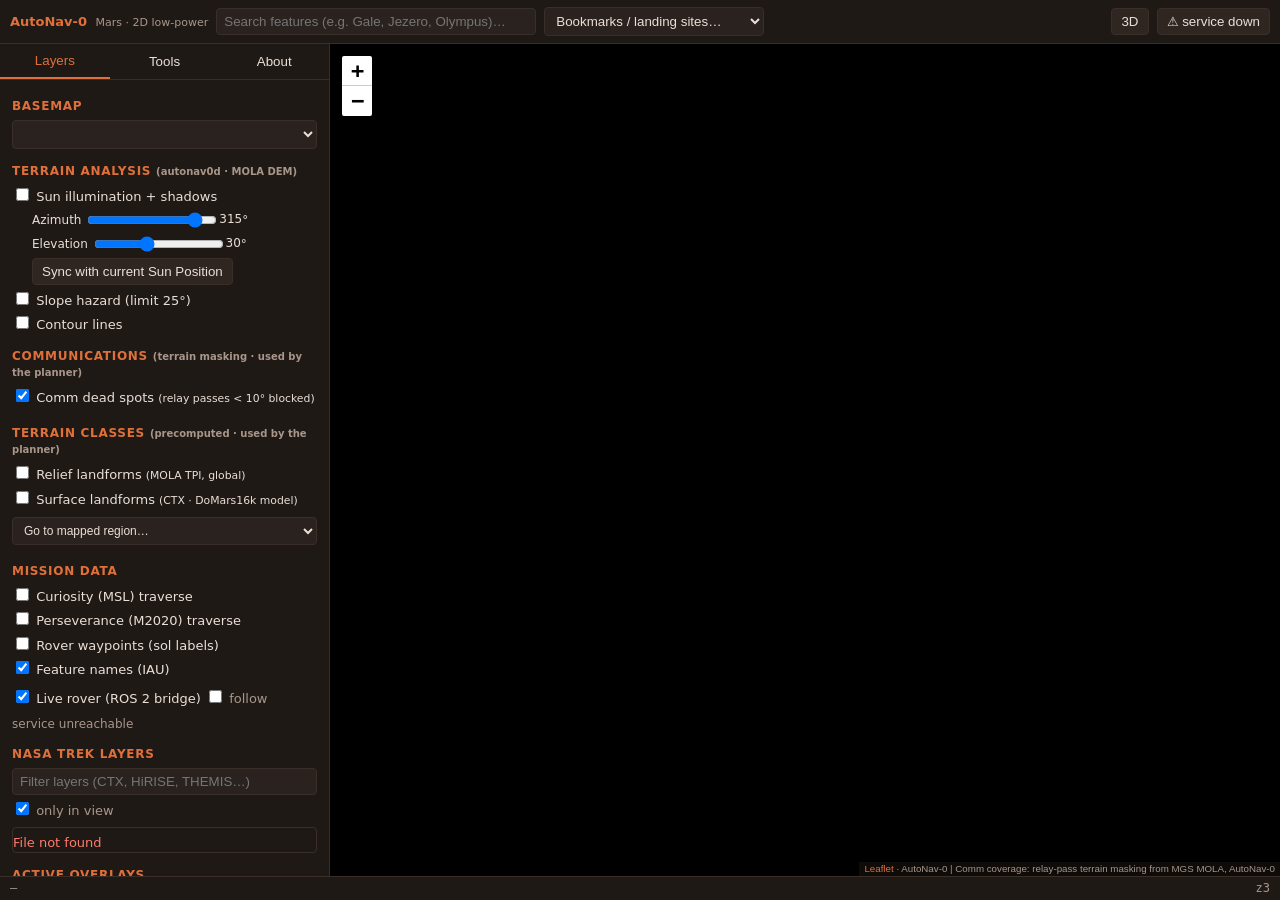
==== web/index.html @ 2b7ce990 "Add Leaflet 2D web client with Trek layer browser and route comparison Co-authored-by: Copilot <2235" ====
<!doctype html>
<!-- AI-assisted: written with the help of an AI coding assistant (GitHub Copilot); reviewed by the AutoNav-0 author. -->
<html lang="en">
<head>
<meta charset="utf-8">
<meta name="viewport" content="width=device-width, initial-scale=1">
<title>AutoNav-0 · Mars Map (2D)</title>
<link rel="stylesheet" href="vendor/leaflet/leaflet.css">
<link rel="stylesheet" href="style.css">
</head>
<body>
<header>
  <div class="brand">AutoNav-0 <span>Mars · 2D low-power</span></div>
  <input id="search" type="search" placeholder="Search features (e.g. Gale, Jezero, Olympus)…" autocomplete="off">
  <div id="search-results"></div>
  <select id="bookmarks"><option value="">Bookmarks / landing sites…</option></select>
  <div id="marstime" title="Mars time at map centre (Mars24 algorithm)"></div>
  <a id="rerun-link" class="hdr-link" target="_blank" rel="noopener" hidden title="Rerun viewer: Navcam stereo, point clouds, VSLAM">Rerun ↗</a>
  <button id="btn3d" title="Toggle 3D terrain view of the current map extent">3D</button>
  <button id="netmode" title="Toggle orbiter uplink (online tile fill)">…</button>
</header>

<aside id="panel">
  <nav class="tabs">
    <button data-tab="layers" class="active">Layers</button>
    <button data-tab="tools">Tools</button>
    <button data-tab="about">About</button>
  </nav>

  <section id="tab-layers" class="tab active">
    <h3>Basemap</h3>
    <select id="basemap"></select>
    <h3>Terrain analysis <small>(autonav0d · MOLA DEM)</small></h3>
    <label><input type="checkbox" id="ov-hillshade"> Sun illumination + shadows</label>
    <div class="sub" id="sun-controls">
      <label>Azimuth <input type="range" id="sun-az" min="0" max="359" value="315"><span id="sun-az-v"></span>°</label>
      <label>Elevation <input type="range" id="sun-el" min="-10" max="90" value="30"><span id="sun-el-v"></span>°</label>
      <button id="sun-now">Sync with current Sun Position</button>
    </div>
    <label><input type="checkbox" id="ov-slope"> Slope hazard (limit <span class="slopev">25</span>°)</label>
    <label><input type="checkbox" id="ov-contours"> Contour lines</label>
    <h3>Communications <small>(terrain masking · used by the planner)</small></h3>
    <label><input type="checkbox" id="ov-comms" checked> Comm dead spots <small>(relay passes &lt; 10° blocked)</small></label>
    <div class="sub legend" id="legend-comms"></div>
    <h3>Terrain classes <small>(precomputed · used by the planner)</small></h3>
    <label><input type="checkbox" id="ov-relief"> Relief landforms <small>(MOLA TPI, global)</small></label>
    <div class="sub legend" id="legend-relief" hidden></div>
    <label><input type="checkbox" id="ov-terrain"> Surface landforms <small>(CTX · DoMars16k model)</small></label>
    <select id="terrain-region" class="sub"><option value="">Go to mapped region…</option></select>
    <div class="sub" id="terrain-sub" hidden>
      <div class="legend" id="legend-terrain"></div>
      <div class="hint" id="terrain-note"></div>
    </div>
    <h3>Mission data</h3>
    <label><input type="checkbox" id="ov-msl"> Curiosity (MSL) traverse</label>
    <label><input type="checkbox" id="ov-m20"> Perseverance (M2020) traverse</label>
    <label><input type="checkbox" id="ov-wp"> Rover waypoints (sol labels)</label>
    <label><input type="checkbox" id="ov-names" checked> Feature names (IAU)</label>
    <label><input type="checkbox" id="ov-rover" checked> Live rover (ROS 2 bridge)
      <label class="inline"><input type="checkbox" id="rover-follow"> follow</label></label>
    <div class="sub hint" id="rover-info">no rover connected</div>
    <h3>NASA Trek layers <small id="layer-count"></small></h3>
    <input id="layer-filter" type="search" placeholder="Filter layers (CTX, HiRISE, THEMIS…)">
    <label class="inline"><input type="checkbox" id="layer-inview" checked> only in view</label>
    <div id="layer-list"></div>
    <h3>Active overlays</h3>
    <div id="active-list"><em>none</em></div>
  </section>

  <section id="tab-tools" class="tab">
    <h3>Route planner (A*)</h3>
    <p class="hint">Click <b>Set start</b> / <b>Set goal</b>, then click the map.</p>
    <div class="row">
      <button id="pick-start">Set start</button>
      <button id="pick-goal">Set goal</button>
      <button id="route-clear">Clear</button>
    </div>
    <label>Primary profile
      <select id="route-profile">
        <option value="safe">Safe rover — slope + sand-trap penalties</option>
        <option value="wear">Wheel saver — least wheel wear (may be longer)</option>
        <option value="eva">Astronaut EVA — least walking time</option>
        <option value="shortest">Shortest — ≤45° physical limit</option>
      </select>
    </label>
    <label><input type="checkbox" id="route-compare" checked> Compare with the other profiles</label>
    <label>Avoid comm dead spots <select id="comm-weight"><option value="0">off</option><option value="1" selected>normal</option><option value="3">strong</option></select></label>
    <label>Alternative routes <select id="route-alts"><option>0</option><option selected>1</option><option>2</option><option>3</option></select></label>
    <label>Max slope <input type="range" id="max-slope" min="5" max="45" value="25"> <span class="slopev">25</span>°</label>
    <label>Odometry drift <input type="number" id="drift" value="2" min="0" max="20" step="0.5">% ·
      re-localise at σ&gt;<input type="number" id="reloc" value="50" min="5" max="1000" step="5"> m</label>
    <button id="route-go" class="primary">Plan &amp; compare routes</button>
    <div id="route-cards"></div>
    <div id="route-out"></div>

    <h3>Elevation profile / measure</h3>
    <p class="hint">Click <b>Draw</b>, click points on the map, double-click to finish.</p>
    <div class="row"><button id="prof-draw">Draw</button><button id="prof-clear">Clear</button></div>
    <div id="prof-out"></div>
    <canvas id="chart" width="300" height="140"></canvas>
  </section>

  <section id="tab-about" class="tab">
    <p><b>AutoNav-0</b> is an offline-first, open-source 2D Mars map and route planner. A headless
      C++ service (<code>autonav0d</code>) serves cached NASA Trek tiles, MOLA elevation, risk-aware A*
      routes and Mars24 solar geometry to this lightweight client.</p>
    <p>Data: NASA Solar System Treks (JPL/Caltech), NASA PDS (MGS MOLA MEGDR), USGS/IAU Gazetteer of
      Planetary Nomenclature, NASA/JPL MMGIS rover traverses, NASA GISS Mars24 algorithm.
      See <code>CITATIONS.md</code>.</p>
    <p class="warn">Route estimates use ~463 m MOLA data and are planning aids only — they cannot
      see rocks, ventifacts or sand ripples below orbital resolution.</p>
    <div id="health"></div>
  </section>
</aside>

<main id="map"></main>
<section id="view3d" hidden>
  <div id="v3-hud">
    <b>3D terrain</b> <span id="v3-status"></span><br>
    <label class="inline">Vertical ×<input type="range" id="v3-exag" min="1" max="10" value="3"><span id="v3-exag-v">3</span></label>
    <label class="inline">Mesh <select id="v3-res"><option>128</option><option selected>256</option><option>384</option><option>512</option></select></label>
    <button id="v3-reload" title="Rebuild from the current 2D extent and layers">↻ Rebuild</button>
    <button id="v3-fly" disabled>▶ Fly along route</button>
    <div class="hint">Drag rotate · right-drag pan · wheel zoom · double-click a route to select · sun = Layers tab sliders</div>
  </div>
</section>
<footer id="status"><span id="cursor">—</span><span id="zoomv"></span></footer>

<script src="vendor/leaflet/leaflet.js"></script>
<script src="app.js"></script>
<script type="importmap">
{ "imports": { "three": "./vendor/three/three.module.min.js", "three/addons/": "./vendor/three/addons/" } }
</script>
<script type="module" src="view3d.js"></script>
</body>
</html>
---- web/vendor/leaflet/leaflet.css ----
/* required styles */

.leaflet-pane,
.leaflet-tile,
.leaflet-marker-icon,
.leaflet-marker-shadow,
.leaflet-tile-container,
.leaflet-pane > svg,
.leaflet-pane > canvas,
.leaflet-zoom-box,
.leaflet-image-layer,
.leaflet-layer {
	position: absolute;
	left: 0;
	top: 0;
	}
.leaflet-container {
	overflow: hidden;
	}
.leaflet-tile,
.leaflet-marker-icon,
.leaflet-marker-shadow {
	-webkit-user-select: none;
	   -moz-user-select: none;
	        user-select: none;
	  -webkit-user-drag: none;
	}
/* Prevents IE11 from highlighting tiles in blue */
.leaflet-tile::selection {
	background: transparent;
}
/* Safari renders non-retina tile on retina better with this, but Chrome is worse */
.leaflet-safari .leaflet-tile {
	image-rendering: -webkit-optimize-contrast;
	}
/* hack that prevents hw layers "stretching" when loading new tiles */
.leaflet-safari .leaflet-tile-container {
	width: 1600px;
	height: 1600px;
	-webkit-transform-origin: 0 0;
	}
.leaflet-marker-icon,
.leaflet-marker-shadow {
	display: block;
	}
/* .leaflet-container svg: reset svg max-width decleration shipped in Joomla! (joomla.org) 3.x */
/* .leaflet-container img: map is broken in FF if you have max-width: 100% on tiles */
.leaflet-container .leaflet-overlay-pane svg {
	max-width: none !important;
	max-height: none !important;
	}
.leaflet-container .leaflet-marker-pane img,
.leaflet-container .leaflet-shadow-pane img,
.leaflet-container .leaflet-tile-pane img,
.leaflet-container img.leaflet-image-layer,
.leaflet-container .leaflet-tile {
	max-width: none !important;
	max-height: none !important;
	width: auto;
	padding: 0;
	}

.leaflet-container img.leaflet-tile {
	/* See: https://bugs.chromium.org/p/chromium/issues/detail?id=600120 */
	mix-blend-mode: plus-lighter;
}

.leaflet-container.leaflet-touch-zoom {
	-ms-touch-action: pan-x pan-y;
	touch-action: pan-x pan-y;
	}
.leaflet-container.leaflet-touch-drag {
	-ms-touch-action: pinch-zoom;
	/* Fallback for FF which doesn't support pinch-zoom */
	touch-action: none;
	touch-action: pinch-zoom;
}
.leaflet-container.leaflet-touch-drag.leaflet-touch-zoom {
	-ms-touch-action: none;
	touch-action: none;
}
.leaflet-container {
	-webkit-tap-highlight-color: transparent;
}
.leaflet-container a {
	-webkit-tap-highlight-color: rgba(51, 181, 229, 0.4);
}
.leaflet-tile {
	filter: inherit;
	visibility: hidden;
	}
.leaflet-tile-loaded {
	visibility: inherit;
	}
.leaflet-zoom-box {
	width: 0;
	height: 0;
	-moz-box-sizing: border-box;
	     box-sizing: border-box;
	z-index: 800;
	}
/* workaround for https://bugzilla.mozilla.org/show_bug.cgi?id=888319 */
.leaflet-overlay-pane svg {
	-moz-user-select: none;
	}

.leaflet-pane         { z-index: 400; }

.leaflet-tile-pane    { z-index: 200; }
.leaflet-overlay-pane { z-index: 400; }
.leaflet-shadow-pane  { z-index: 500; }
.leaflet-marker-pane  { z-index: 600; }
.leaflet-tooltip-pane   { z-index: 650; }
.leaflet-popup-pane   { z-index: 700; }

.leaflet-map-pane canvas { z-index: 100; }
.leaflet-map-pane svg    { z-index: 200; }

.leaflet-vml-shape {
	width: 1px;
	height: 1px;
	}
.lvml {
	behavior: url(#default#VML);
	display: inline-block;
	position: absolute;
	}


/* control positioning */

.leaflet-control {
	position: relative;
	z-index: 800;
	pointer-events: visiblePainted; /* IE 9-10 doesn't have auto */
	pointer-events: auto;
	}
.leaflet-top,
.leaflet-bottom {
	position: absolute;
	z-index: 1000;
	pointer-events: none;
	}
.leaflet-top {
	top: 0;
	}
.leaflet-right {
	right: 0;
	}
.leaflet-bottom {
	bottom: 0;
	}
.leaflet-left {
	left: 0;
	}
.leaflet-control {
	float: left;
	clear: both;
	}
.leaflet-right .leaflet-control {
	float: right;
	}
.leaflet-top .leaflet-control {
	margin-top: 10px;
	}
.leaflet-bottom .leaflet-control {
	margin-bottom: 10px;
	}
.leaflet-left .leaflet-control {
	margin-left: 10px;
	}
.leaflet-right .leaflet-control {
	margin-right: 10px;
	}


/* zoom and fade animations */

.leaflet-fade-anim .leaflet-popup {
	opacity: 0;
	-webkit-transition: opacity 0.2s linear;
	   -moz-transition: opacity 0.2s linear;
	        transition: opacity 0.2s linear;
	}
.leaflet-fade-anim .leaflet-map-pane .leaflet-popup {
	opacity: 1;
	}
.leaflet-zoom-animated {
	-webkit-transform-origin: 0 0;
	    -ms-transform-origin: 0 0;
	        transform-origin: 0 0;
	}
svg.leaflet-zoom-animated {
	will-change: transform;
}

.leaflet-zoom-anim .leaflet-zoom-animated {
	-webkit-transition: -webkit-transform 0.25s cubic-bezier(0,0,0.25,1);
	   -moz-transition:    -moz-transform 0.25s cubic-bezier(0,0,0.25,1);
	        transition:         transform 0.25s cubic-bezier(0,0,0.25,1);
	}
.leaflet-zoom-anim .leaflet-tile,
.leaflet-pan-anim .leaflet-tile {
	-webkit-transition: none;
	   -moz-transition: none;
	        transition: none;
	}

.leaflet-zoom-anim .leaflet-zoom-hide {
	visibility: hidden;
	}


/* cursors */

.leaflet-interactive {
	cursor: pointer;
	}
.leaflet-grab {
	cursor: -webkit-grab;
	cursor:    -moz-grab;
	cursor:         grab;
	}
.leaflet-crosshair,
.leaflet-crosshair .leaflet-interactive {
	cursor: crosshair;
	}
.leaflet-popup-pane,
.leaflet-control {
	cursor: auto;
	}
.leaflet-dragging .leaflet-grab,
.leaflet-dragging .leaflet-grab .leaflet-interactive,
.leaflet-dragging .leaflet-marker-draggable {
	cursor: move;
	cursor: -webkit-grabbing;
	cursor:    -moz-grabbing;
	cursor:         grabbing;
	}

/* marker & overlays interactivity */
.leaflet-marker-icon,
.leaflet-marker-shadow,
.leaflet-image-layer,
.leaflet-pane > svg path,
.leaflet-tile-container {
	pointer-events: none;
	}

.leaflet-marker-icon.leaflet-interactive,
.leaflet-image-layer.leaflet-interactive,
.leaflet-pane > svg path.leaflet-interactive,
svg.leaflet-image-layer.leaflet-interactive path {
	pointer-events: visiblePainted; /* IE 9-10 doesn't have auto */
	pointer-events: auto;
	}

/* visual tweaks */

.leaflet-container {
	background: #ddd;
	outline-offset: 1px;
	}
.leaflet-container a {
	color: #0078A8;
	}
.leaflet-zoom-box {
	border: 2px dotted #38f;
	background: rgba(255,255,255,0.5);
	}


/* general typography */
.leaflet-container {
	font-family: "Helvetica Neue", Arial, Helvetica, sans-serif;
	font-size: 12px;
	font-size: 0.75rem;
	line-height: 1.5;
	}


/* general toolbar styles */

.leaflet-bar {
	box-shadow: 0 1px 5px rgba(0,0,0,0.65);
	border-radius: 4px;
	}
.leaflet-bar a {
	background-color: #fff;
	border-bottom: 1px solid #ccc;
	width: 26px;
	height: 26px;
	line-height: 26px;
	display: block;
	text-align: center;
	text-decoration: none;
	color: black;
	}
.leaflet-bar a,
.leaflet-control-layers-toggle {
	background-position: 50% 50%;
	background-repeat: no-repeat;
	display: block;
	}
.leaflet-bar a:hover,
.leaflet-bar a:focus {
	background-color: #f4f4f4;
	}
.leaflet-bar a:first-child {
	border-top-left-radius: 4px;
	border-top-right-radius: 4px;
	}
.leaflet-bar a:last-child {
	border-bottom-left-radius: 4px;
	border-bottom-right-radius: 4px;
	border-bottom: none;
	}
.leaflet-bar a.leaflet-disabled {
	cursor: default;
	background-color: #f4f4f4;
	color: #bbb;
	}

.leaflet-touch .leaflet-bar a {
	width: 30px;
	height: 30px;
	line-height: 30px;
	}
.leaflet-touch .leaflet-bar a:first-child {
	border-top-left-radius: 2px;
	border-top-right-radius: 2px;
	}
.leaflet-touch .leaflet-bar a:last-child {
	border-bottom-left-radius: 2px;
	border-bottom-right-radius: 2px;
	}

/* zoom control */

.leaflet-control-zoom-in,
.leaflet-control-zoom-out {
	font: bold 18px 'Lucida Console', Monaco, monospace;
	text-indent: 1px;
	}

.leaflet-touch .leaflet-control-zoom-in, .leaflet-touch .leaflet-control-zoom-out  {
	font-size: 22px;
	}


/* layers control */

.leaflet-control-layers {
	box-shadow: 0 1px 5px rgba(0,0,0,0.4);
	background: #fff;
	border-radius: 5px;
	}
.leaflet-control-layers-toggle {
	background-image: url(images/layers.png);
	width: 36px;
	height: 36px;
	}
.leaflet-retina .leaflet-control-layers-toggle {
	background-image: url(images/layers-2x.png);
	background-size: 26px 26px;
	}
.leaflet-touch .leaflet-control-layers-toggle {
	width: 44px;
	height: 44px;
	}
.leaflet-control-layers .leaflet-control-layers-list,
.leaflet-control-layers-expanded .leaflet-control-layers-toggle {
	display: none;
	}
.leaflet-control-layers-expanded .leaflet-control-layers-list {
	display: block;
	position: relative;
	}
.leaflet-control-layers-expanded {
	padding: 6px 10px 6px 6px;
	color: #333;
	background: #fff;
	}
.leaflet-control-layers-scrollbar {
	overflow-y: scroll;
	overflow-x: hidden;
	padding-right: 5px;
	}
.leaflet-control-layers-selector {
	margin-top: 2px;
	position: relative;
	top: 1px;
	}
.leaflet-control-layers label {
	display: block;
	font-size: 13px;
	font-size: 1.08333em;
	}
.leaflet-control-layers-separator {
	height: 0;
	border-top: 1px solid #ddd;
	margin: 5px -10px 5px -6px;
	}

/* Default icon URLs */
.leaflet-default-icon-path { /* used only in path-guessing heuristic, see L.Icon.Default */
	background-image: url(images/marker-icon.png);
	}


/* attribution and scale controls */

.leaflet-container .leaflet-control-attribution {
	background: #fff;
	background: rgba(255, 255, 255, 0.8);
	margin: 0;
	}
.leaflet-control-attribution,
.leaflet-control-scale-line {
	padding: 0 5px;
	color: #333;
	line-height: 1.4;
	}
.leaflet-control-attribution a {
	text-decoration: none;
	}
.leaflet-control-attribution a:hover,
.leaflet-control-attribution a:focus {
	text-decoration: underline;
	}
.leaflet-attribution-flag {
	display: inline !important;
	vertical-align: baseline !important;
	width: 1em;
	height: 0.6669em;
	}
.leaflet-left .leaflet-control-scale {
	margin-left: 5px;
	}
.leaflet-bottom .leaflet-control-scale {
	margin-bottom: 5px;
	}
.leaflet-control-scale-line {
	border: 2px solid #777;
	border-top: none;
	line-height: 1.1;
	padding: 2px 5px 1px;
	white-space: nowrap;
	-moz-box-sizing: border-box;
	     box-sizing: border-box;
	background: rgba(255, 255, 255, 0.8);
	text-shadow: 1px 1px #fff;
	}
.leaflet-control-scale-line:not(:first-child) {
	border-top: 2px solid #777;
	border-bottom: none;
	margin-top: -2px;
	}
.leaflet-control-scale-line:not(:first-child):not(:last-child) {
	border-bottom: 2px solid #777;
	}

.leaflet-touch .leaflet-control-attribution,
.leaflet-touch .leaflet-control-layers,
.leaflet-touch .leaflet-bar {
	box-shadow: none;
	}
.leaflet-touch .leaflet-control-layers,
.leaflet-touch .leaflet-bar {
	border: 2px solid rgba(0,0,0,0.2);
	background-clip: padding-box;
	}


/* popup */

.leaflet-popup {
	position: absolute;
	text-align: center;
	margin-bottom: 20px;
	}
.leaflet-popup-content-wrapper {
	padding: 1px;
	text-align: left;
	border-radius: 12px;
	}
.leaflet-popup-content {
	margin: 13px 24px 13px 20px;
	line-height: 1.3;
	font-size: 13px;
	font-size: 1.08333em;
	min-height: 1px;
	}
.leaflet-popup-content p {
	margin: 17px 0;
	margin: 1.3em 0;
	}
.leaflet-popup-tip-container {
	width: 40px;
	height: 20px;
	position: absolute;
	left: 50%;
	margin-top: -1px;
	margin-left: -20px;
	overflow: hidden;
	pointer-events: none;
	}
.leaflet-popup-tip {
	width: 17px;
	height: 17px;
	padding: 1px;

	margin: -10px auto 0;
	pointer-events: auto;

	-webkit-transform: rotate(45deg);
	   -moz-transform: rotate(45deg);
	    -ms-transform: rotate(45deg);
	        transform: rotate(45deg);
	}
.leaflet-popup-content-wrapper,
.leaflet-popup-tip {
	background: white;
	color: #333;
	box-shadow: 0 3px 14px rgba(0,0,0,0.4);
	}
.leaflet-container a.leaflet-popup-close-button {
	position: absolute;
	top: 0;
	right: 0;
	border: none;
	text-align: center;
	width: 24px;
	height: 24px;
	font: 16px/24px Tahoma, Verdana, sans-serif;
	color: #757575;
	text-decoration: none;
	background: transparent;
	}
.leaflet-container a.leaflet-popup-close-button:hover,
.leaflet-container a.leaflet-popup-close-button:focus {
	color: #585858;
	}
.leaflet-popup-scrolled {
	overflow: auto;
	}

.leaflet-oldie .leaflet-popup-content-wrapper {
	-ms-zoom: 1;
	}
.leaflet-oldie .leaflet-popup-tip {
	width: 24px;
	margin: 0 auto;

	-ms-filter: "progid:DXImageTransform.Microsoft.Matrix(M11=0.70710678, M12=0.70710678, M21=-0.70710678, M22=0.70710678)";
	filter: progid:DXImageTransform.Microsoft.Matrix(M11=0.70710678, M12=0.70710678, M21=-0.70710678, M22=0.70710678);
	}

.leaflet-oldie .leaflet-control-zoom,
.leaflet-oldie .leaflet-control-layers,
.leaflet-oldie .leaflet-popup-content-wrapper,
.leaflet-oldie .leaflet-popup-tip {
	border: 1px solid #999;
	}


/* div icon */

.leaflet-div-icon {
	background: #fff;
	border: 1px solid #666;
	}


/* Tooltip */
/* Base styles for the element that has a tooltip */
.leaflet-tooltip {
	position: absolute;
	padding: 6px;
	background-color: #fff;
	border: 1px solid #fff;
	border-radius: 3px;
	color: #222;
	white-space: nowrap;
	-webkit-user-select: none;
	-moz-user-select: none;
	-ms-user-select: none;
	user-select: none;
	pointer-events: none;
	box-shadow: 0 1px 3px rgba(0,0,0,0.4);
	}
.leaflet-tooltip.leaflet-interactive {
	cursor: pointer;
	pointer-events: auto;
	}
.leaflet-tooltip-top:before,
.leaflet-tooltip-bottom:before,
.leaflet-tooltip-left:before,
.leaflet-tooltip-right:before {
	position: absolute;
	pointer-events: none;
	border: 6px solid transparent;
	background: transparent;
	content: "";
	}

/* Directions */

.leaflet-tooltip-bottom {
	margin-top: 6px;
}
.leaflet-tooltip-top {
	margin-top: -6px;
}
.leaflet-tooltip-bottom:before,
.leaflet-tooltip-top:before {
	left: 50%;
	margin-left: -6px;
	}
.leaflet-tooltip-top:before {
	bottom: 0;
	margin-bottom: -12px;
	border-top-color: #fff;
	}
.leaflet-tooltip-bottom:before {
	top: 0;
	margin-top: -12px;
	margin-left: -6px;
	border-bottom-color: #fff;
	}
.leaflet-tooltip-left {
	margin-left: -6px;
}
.leaflet-tooltip-right {
	margin-left: 6px;
}
.leaflet-tooltip-left:before,
.leaflet-tooltip-right:before {
	top: 50%;
	margin-top: -6px;
	}
.leaflet-tooltip-left:before {
	right: 0;
	margin-right: -12px;
	border-left-color: #fff;
	}
.leaflet-tooltip-right:before {
	left: 0;
	margin-left: -12px;
	border-right-color: #fff;
	}

/* Printing */

@media print {
	/* Prevent printers from removing background-images of controls. */
	.leaflet-control {
		-webkit-print-color-adjust: exact;
		print-color-adjust: exact;
		}
	}
---- web/style.css ----
/* AI-assisted: written with the help of an AI coding assistant (GitHub Copilot); reviewed by the AutoNav-0 author. */
:root { --bg:#14100e; --panel:#1f1916; --fg:#eadfd6; --mut:#a8968a; --acc:#e0703a; --line:#3a2e28; }
* { box-sizing: border-box; }
html, body { margin:0; height:100%; background:var(--bg); color:var(--fg);
  font: 13px/1.35 system-ui, -apple-system, "Segoe UI", Roboto, sans-serif; }
header { position:fixed; top:0; left:0; right:0; height:44px; display:flex; gap:8px; align-items:center;
  padding:0 10px; background:var(--panel); border-bottom:1px solid var(--line); z-index:1000; }
.brand { font-weight:700; color:var(--acc); white-space:nowrap; }
.brand span { color:var(--mut); font-weight:400; font-size:11px; margin-left:4px; }
header input, header select, aside input[type=search], aside select { background:#2a221e; color:var(--fg);
  border:1px solid var(--line); border-radius:4px; padding:5px 7px; }
#search { width:320px; }
#search-results { position:absolute; top:40px; left:190px; width:320px; max-height:300px; overflow:auto;
  background:var(--panel); border:1px solid var(--line); display:none; z-index:1100; }
#search-results div { padding:5px 8px; cursor:pointer; }
#search-results div:hover { background:#3a2e28; }
#search-results small { color:var(--mut); }
#marstime { margin-left:auto; color:var(--mut); font-size:12px; white-space:nowrap; }
button { background:#2f2621; color:var(--fg); border:1px solid var(--line); border-radius:4px;
  padding:5px 9px; cursor:pointer; }
button:hover { border-color:var(--acc); }
button.primary { background:var(--acc); color:#1a0f08; font-weight:600; border:0; width:100%; margin-top:6px; }
button.armed { background:#5a3b22; border-color:var(--acc); }
#netmode.on { color:#7ddc7d; } #netmode.off { color:#e6a04d; }
aside { position:fixed; top:44px; bottom:24px; left:0; width:330px; overflow:auto; background:var(--panel);
  border-right:1px solid var(--line); z-index:900; }
.tabs { display:flex; position:sticky; top:0; background:var(--panel); z-index:2; border-bottom:1px solid var(--line); }
.tabs button { flex:1; border:0; border-radius:0; background:transparent; padding:9px; }
.tabs button.active { border-bottom:2px solid var(--acc); color:var(--acc); }
.tab { display:none; padding:4px 12px 16px; } .tab.active { display:block; }
h3 { font-size:12px; text-transform:uppercase; letter-spacing:.06em; color:var(--acc); margin:14px 0 6px; }
h3 small { text-transform:none; color:var(--mut); letter-spacing:0; }
label { display:block; margin:4px 0; } label.inline { display:inline-block; color:var(--mut); }
.sub { margin-left:20px; font-size:12px; } .sub input[type=range] { width:130px; vertical-align:middle; }
#basemap, #layer-filter, #route-profile { width:100%; }
input[type=number] { width:56px; background:#2a221e; color:var(--fg); border:1px solid var(--line); border-radius:3px; }
#layer-list { max-height:280px; overflow:auto; border:1px solid var(--line); border-radius:4px; margin-top:4px; }
.layer { padding:4px 6px; border-bottom:1px solid #2a221e; display:flex; gap:6px; align-items:flex-start; }
.layer:hover { background:#2a221e; } .layer .t { flex:1; } .layer small { color:var(--mut); display:block; }
.layer button { padding:1px 6px; font-size:11px; }
.cat { padding:3px 6px; background:#2a221e; color:var(--mut); font-size:11px; text-transform:uppercase; }
#active-list .layer input[type=range] { width:80px; }
.row { display:flex; gap:6px; margin:6px 0; } .row button { flex:1; }
.hint { color:var(--mut); font-size:12px; margin:4px 0; }
.warn { color:#e6a04d; }
table.tel { width:100%; border-collapse:collapse; margin-top:8px; font-size:12px; }
table.tel td { padding:2px 4px; border-bottom:1px solid #2a221e; } table.tel td:last-child { text-align:right; color:#fff; }
.err { color:#ff7b6b; margin-top:6px; }
#chart { width:100%; height:140px; background:#191411; border:1px solid var(--line); margin-top:8px; }
main#map { position:fixed; top:44px; bottom:24px; left:330px; right:0; background:#000; }
footer { position:fixed; bottom:0; left:0; right:0; height:24px; background:var(--panel); border-top:1px solid var(--line);
  display:flex; justify-content:space-between; padding:3px 10px; color:var(--mut); font-family:ui-monospace,monospace; font-size:12px; }
.leaflet-container { background:#000; }
.name-label { color:#ffe9c8; font-size:11px; text-shadow:0 0 3px #000, 0 0 2px #000; white-space:nowrap; }
.leaflet-popup-content-wrapper, .leaflet-popup-tip { background:var(--panel); color:var(--fg); }
.leaflet-control-attribution { background:rgba(20,16,14,.7)!important; color:var(--mut)!important; }
.leaflet-control-attribution a { color:var(--acc)!important; }
code { background:#2a221e; padding:0 3px; border-radius:3px; }
.rcard { border:1px solid var(--line); border-radius:6px; padding:6px 8px; margin:6px 0; cursor:pointer; background:#241d19; }
.rcard:hover { border-color:#6a5446; }
.rcard.sel { border-color:var(--acc); background:#2f241d; box-shadow:0 0 0 1px var(--acc) inset; }
.rhead { display:flex; align-items:center; gap:6px; }
.swatch { width:14px; height:5px; border-radius:2px; display:inline-block; }
.rmain { color:#fff; margin-top:2px; } .rsub { color:var(--mut); font-size:11px; }
.badge { display:inline-block; font-size:10px; background:#1e3a2a; color:#8fe3a8; border-radius:8px; padding:1px 6px; margin:3px 3px 0 0; }
td small { color:var(--mut); }
#view3d { position:fixed; top:44px; bottom:24px; left:330px; right:0; background:#1a0f0a; z-index:800; }
#view3d canvas { width:100%; height:100%; display:block; }
#v3-hud { position:absolute; top:8px; left:8px; right:8px; background:rgba(31,25,22,.85); border:1px solid var(--line);
  border-radius:6px; padding:6px 10px; font-size:12px; }
#v3-hud input[type=range] { width:90px; vertical-align:middle; }
#v3-hud select { background:#2a221e; color:var(--fg); border:1px solid var(--line); }
#v3-status { color:var(--mut); margin-left:6px; }
#btn3d.armed { background:var(--acc); color:#1a0f08; }
/* responsive header: shrink search/clock before pushing buttons off-screen */
#search { width:auto; flex:0 1 320px; min-width:110px; }
#bookmarks { flex:0 1 220px; min-width:90px; }
#marstime { flex:1 1 auto; min-width:0; overflow:hidden; text-overflow:ellipsis; text-align:right; }
header button { flex:0 0 auto; }
@media (max-width: 1000px) { .brand span { display:none; } }
.hdr-link { color:var(--acc); text-decoration:none; border:1px solid var(--line); border-radius:4px; padding:5px 9px; flex:0 0 auto; }
.hdr-link:hover { border-color:var(--acc); }
.badge.hist { background:#3a3a3a; color:#fff; }

.legend { display: flex; flex-wrap: wrap; gap: 2px 10px; font-size: 11px; margin: 4px 0 6px; }
.legend .lg-group { flex-basis: 100%; color: #9fb0c0; text-transform: capitalize; margin-top: 3px; }
.legend .lg i { display: inline-block; width: 10px; height: 10px; margin-right: 4px; border-radius: 2px; vertical-align: -1px; }
#terrain-region { width: 100%; margin: 4px 0; }
.legend[hidden], #terrain-sub[hidden] { display: none; }
.warn { color: #ff6b5a; }
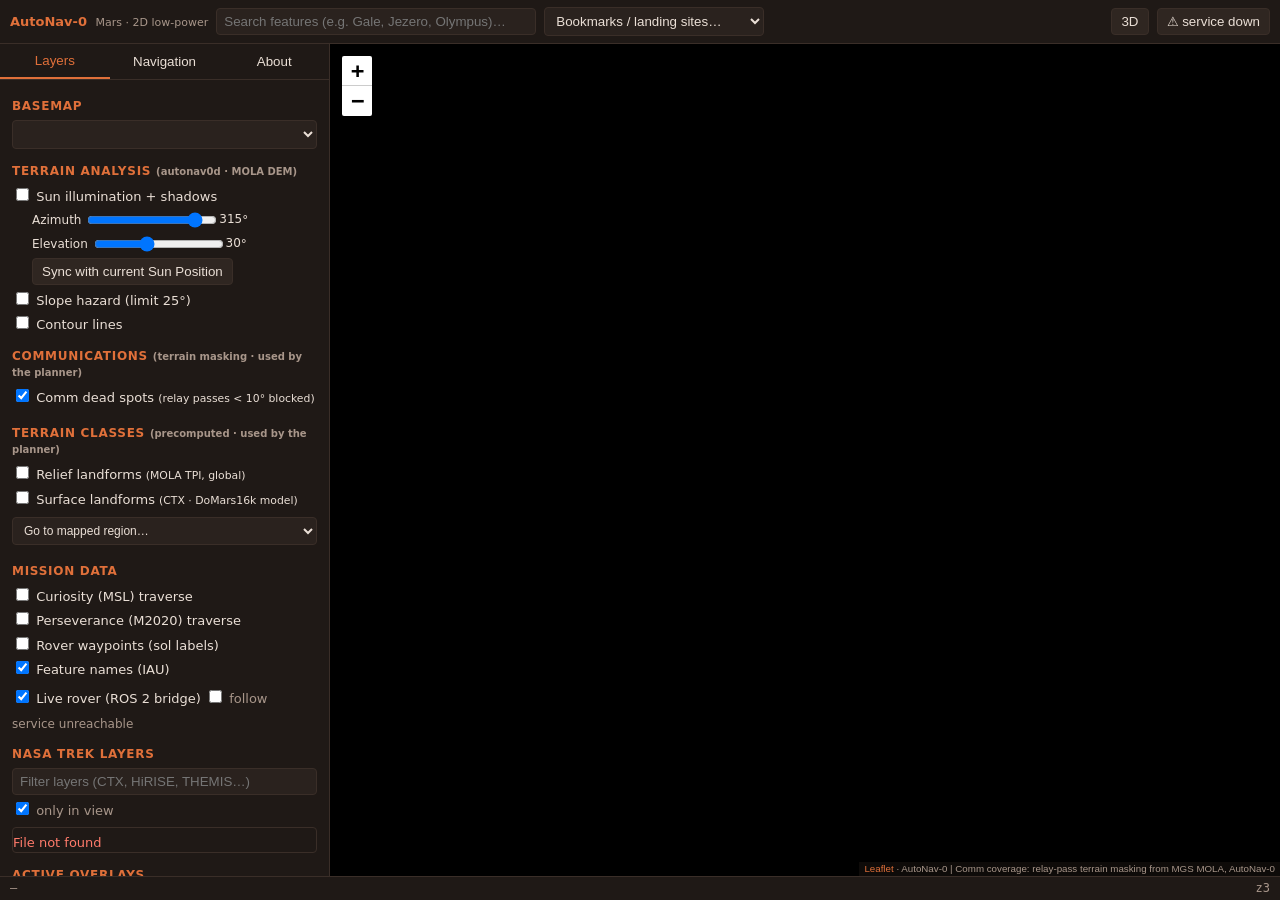
==== commit 5473719b: "Add always-on entry screen (autonav_gate) that wakes/sleeps the app; Exit button; rename Tools to Na" ====
--- a/web/index.html
+++ b/web/index.html
@@ -18,12 +18,13 @@
   <a id="rerun-link" class="hdr-link" target="_blank" rel="noopener" hidden title="Rerun viewer: Navcam stereo, point clouds, VSLAM">Rerun ↗</a>
   <button id="btn3d" title="Toggle 3D terrain view of the current map extent">3D</button>
   <button id="netmode" title="Toggle orbiter uplink (online tile fill)">…</button>
+  <button id="exit-app" hidden title="Close the app and put the navigation computer to sleep (the entry screen stays on)">⏻ Exit</button>
 </header>
 
 <aside id="panel">
   <nav class="tabs">
     <button data-tab="layers" class="active">Layers</button>
-    <button data-tab="tools">Tools</button>
+    <button data-tab="navigation">Navigation</button>
     <button data-tab="about">About</button>
   </nav>
 
@@ -67,7 +68,9 @@
     <div id="active-list"><em>none</em></div>
   </section>
 
-  <section id="tab-tools" class="tab">
+  <section id="tab-navigation" class="tab">
+    <h3>Demo routes <small>(pinned · comm + rough-terrain avoidance)</small></h3>
+    <div id="demo-list"></div>
     <h3>Route planner (A*)</h3>
     <p class="hint">Click <b>Set start</b> / <b>Set goal</b>, then click the map.</p>
     <div class="row">
--- a/web/style.css
+++ b/web/style.css
@@ -88,3 +88,7 @@
 #terrain-region { width: 100%; margin: 4px 0; }
 .legend[hidden], #terrain-sub[hidden] { display: none; }
 .warn { color: #ff6b5a; }
+.demo { display: flex; align-items: center; gap: 8px; justify-content: space-between; margin: 4px 0 8px; }
+.demo .hint { margin: 2px 0 0; }
+#exit-app { border-color:#7a3b2a; color:#ffb4a0; }
+#exit-app:hover { background:#4a2017; }
